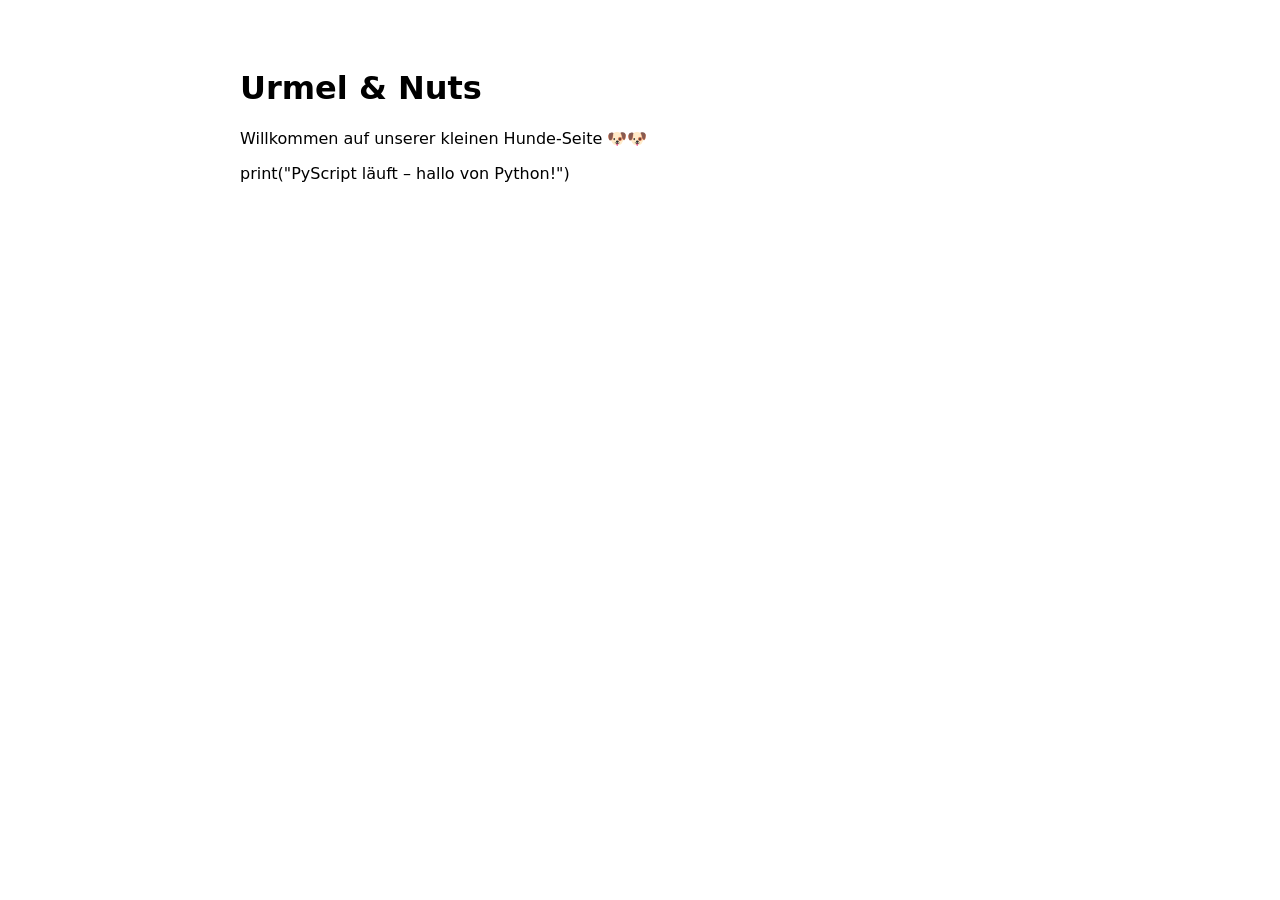
==== index.html @ 15efafcb "first commit" ====
<!DOCTYPE html>
<html lang="de">
<head>
    <meta charset="UTF-8">
    <title>Urmel & Nuts</title>
    <link rel="stylesheet" href="style.css">

    <!-- PyScript -->
    <link rel="stylesheet" href="https://pyscript.net/latest/pyscript.css">
    <script defer src="https://pyscript.net/latest/pyscript.js"></script>
</head>
<body>
    <h1>Urmel & Nuts</h1>
    <p>Willkommen auf unserer kleinen Hunde-Seite 🐶🐶</p>

    <py-script>
print("PyScript läuft – hallo von Python!")
    </py-script>
</body>
</html>
---- style.css ----
body {
    font-family: system-ui, sans-serif;
    max-width: 800px;
    margin: 2rem auto;
    padding: 1rem;
}
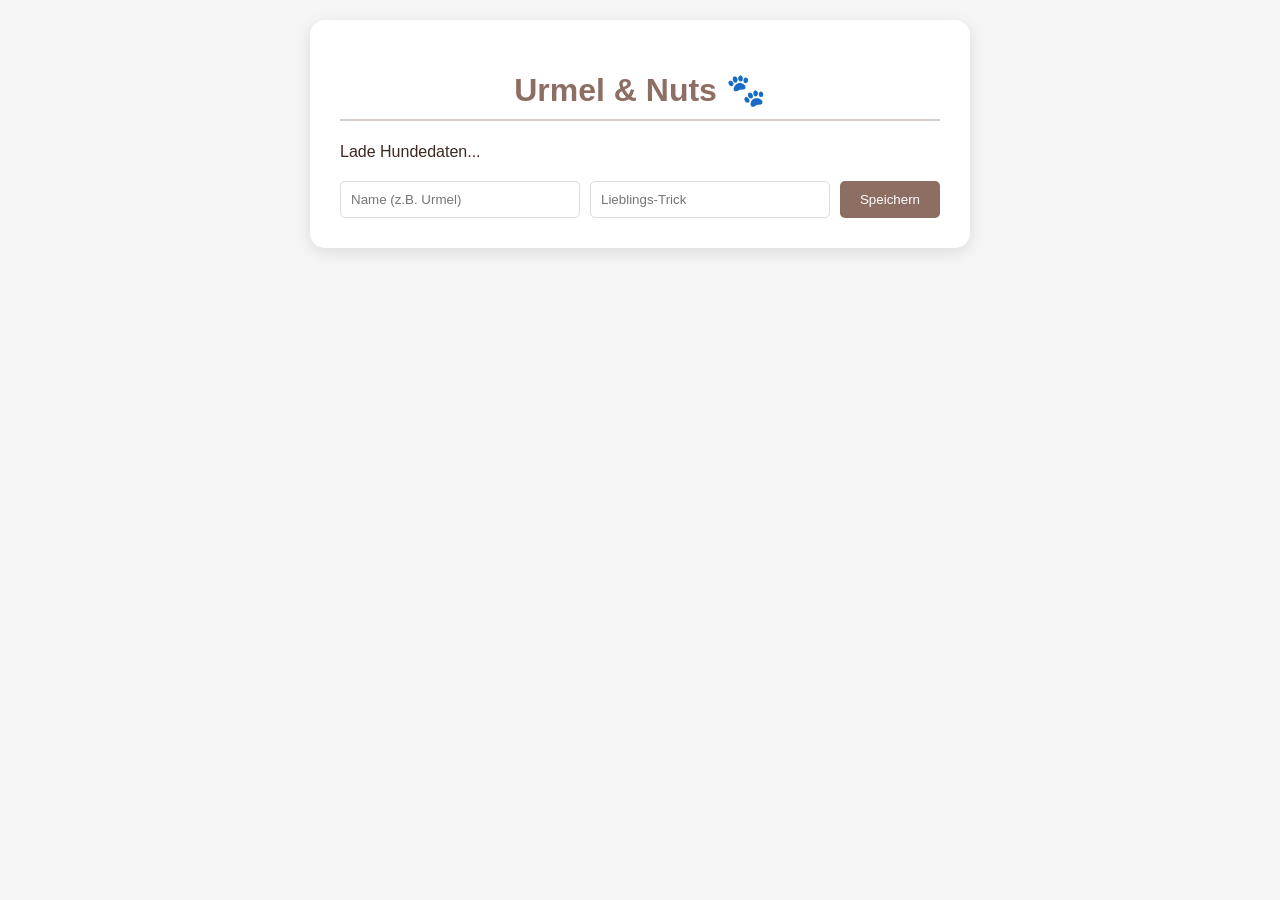
==== commit b4aa2b0c: "third commit" ====
--- a/index.html
+++ b/index.html
@@ -5,16 +5,65 @@
     <title>Urmel & Nuts</title>
     <link rel="stylesheet" href="style.css">
 
-    <!-- PyScript -->
-    <link rel="stylesheet" href="https://pyscript.net/latest/pyscript.css">
-    <script defer src="https://pyscript.net/latest/pyscript.js"></script>
+    <link rel="stylesheet" href="https://pyscript.net/releases/2024.1.1/core.css">
+    <script type="module" src="https://pyscript.net/releases/2024.1.1/core.js"></script>
 </head>
 <body>
-    <h1>Urmel & Nuts</h1>
-    <p>Willkommen auf unserer kleinen Hunde-Seite 🐶🐶</p>
 
-    <py-script>
-print("PyScript läuft – hallo von Python!")
-    </py-script>
+    <div class="container">
+        <h1>Urmel & Nuts 🐾</h1>
+        
+        <div id="db-content">Lade Hundedaten...</div>
+
+        <div class="input-group">
+            <input type="text" id="name" placeholder="Name (z.B. Urmel)">
+            <input type="text" id="trick" placeholder="Lieblings-Trick">
+            <button id="add-btn" py-click="add_entry">Speichern</button>
+        </div>
+    </div>
+
+    <script type="py">
+import sqlite3
+from pyscript import document
+
+# 1. Datenbank im RAM erstellen
+conn = sqlite3.connect(':memory:', check_same_thread=False)
+cursor = conn.cursor()
+
+# 2. Tabelle anlegen & Initialdaten
+cursor.execute("CREATE TABLE dogs (name TEXT, trick TEXT)")
+cursor.execute("INSERT INTO dogs VALUES ('Urmel', 'High Five'), ('Nuts', 'Rolle rückwärts')")
+conn.commit()
+
+def refresh_ui():
+    cursor.execute("SELECT * FROM dogs")
+    data = cursor.fetchall()
+    
+    output = "<ul>"
+    for name, trick in data:
+        output += f"<li><span><strong>{name}</strong></span> <span>{trick}</span></li>"
+    output += "</ul>"
+    
+    document.querySelector("#db-content").innerHTML = output
+
+def add_entry(event):
+    name_el = document.querySelector("#name")
+    trick_el = document.querySelector("#trick")
+    
+    name = name_el.value
+    trick = trick_el.value
+    
+    if name and trick:
+        cursor.execute("INSERT INTO dogs VALUES (?, ?)", (name, trick))
+        conn.commit()
+        refresh_ui()
+        # Felder leeren
+        name_el.value = ""
+        trick_el.value = ""
+
+# Initiales Laden
+refresh_ui()
+    </script>
+
 </body>
-</html>
+</html>
--- a/style.css
+++ b/style.css
@@ -1,6 +1,76 @@
+:root {
+    --primary: #8d6e63;
+    --accent: #d7ccc8;
+    --bg: #f5f5f5;
+    --text: #3e2723;
+}
+
 body {
-    font-family: system-ui, sans-serif;
-    max-width: 800px;
-    margin: 2rem auto;
-    padding: 1rem;
+    font-family: 'Segoe UI', Tahoma, Geneva, Verdana, sans-serif;
+    background-color: var(--bg);
+    color: var(--text);
+    margin: 0;
+    padding: 20px;
+    display: flex;
+    flex-direction: column;
+    align-items: center;
 }
+
+.container {
+    max-width: 600px;
+    width: 100%;
+    background: white;
+    padding: 30px;
+    border-radius: 15px;
+    box-shadow: 0 4px 15px rgba(0,0,0,0.1);
+}
+
+h1 {
+    color: var(--primary);
+    text-align: center;
+    border-bottom: 2px solid var(--accent);
+    padding-bottom: 10px;
+}
+
+ul {
+    list-style: none;
+    padding: 0;
+}
+
+li {
+    background: var(--accent);
+    margin: 10px 0;
+    padding: 10px 15px;
+    border-radius: 8px;
+    display: flex;
+    justify-content: space-between;
+}
+
+.input-group {
+    display: flex;
+    gap: 10px;
+    margin-top: 20px;
+    flex-wrap: wrap;
+}
+
+input {
+    padding: 10px;
+    border: 1px solid #ddd;
+    border-radius: 5px;
+    flex: 1;
+    min-width: 120px;
+}
+
+button {
+    background-color: var(--primary);
+    color: white;
+    border: none;
+    padding: 10px 20px;
+    border-radius: 5px;
+    cursor: pointer;
+    transition: background 0.3s;
+}
+
+button:hover {
+    background-color: #5f4339;
+}
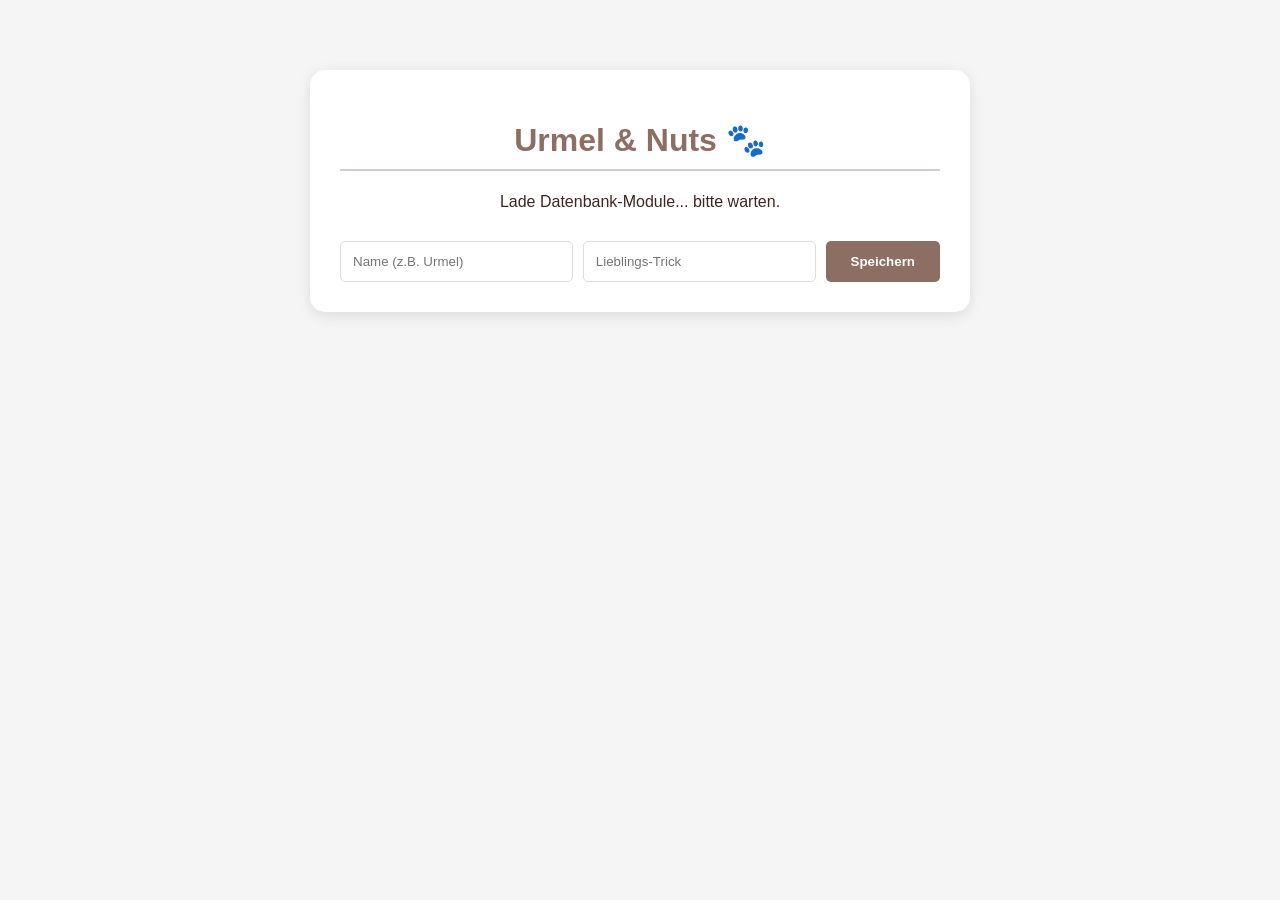
==== commit a0ae1813: "fourth commit" ====
--- a/index.html
+++ b/index.html
@@ -2,18 +2,23 @@
 <html lang="de">
 <head>
     <meta charset="UTF-8">
+    <meta name="viewport" content="width=device-width, initial-scale=1.0">
     <title>Urmel & Nuts</title>
+    
     <link rel="stylesheet" href="style.css">
 
     <link rel="stylesheet" href="https://pyscript.net/releases/2024.1.1/core.css">
     <script type="module" src="https://pyscript.net/releases/2024.1.1/core.js"></script>
+    <py-config src="./pyscript.toml"></py-config>
 </head>
 <body>
 
     <div class="container">
         <h1>Urmel & Nuts 🐾</h1>
         
-        <div id="db-content">Lade Hundedaten...</div>
+        <div id="db-content">
+            <p style="text-align:center;">Lade Datenbank-Module... bitte warten.</p>
+        </div>
 
         <div class="input-group">
             <input type="text" id="name" placeholder="Name (z.B. Urmel)">
@@ -26,16 +31,17 @@
 import sqlite3
 from pyscript import document
 
-# 1. Datenbank im RAM erstellen
+# 1. Datenbank im Browser-Speicher erstellen
 conn = sqlite3.connect(':memory:', check_same_thread=False)
 cursor = conn.cursor()
 
-# 2. Tabelle anlegen & Initialdaten
+# 2. Tabelle anlegen & Initialdaten einfügen
 cursor.execute("CREATE TABLE dogs (name TEXT, trick TEXT)")
 cursor.execute("INSERT INTO dogs VALUES ('Urmel', 'High Five'), ('Nuts', 'Rolle rückwärts')")
 conn.commit()
 
 def refresh_ui():
+    """Liest die Daten aus der DB und schreibt sie ins HTML"""
     cursor.execute("SELECT * FROM dogs")
     data = cursor.fetchall()
     
@@ -44,9 +50,11 @@
         output += f"<li><span><strong>{name}</strong></span> <span>{trick}</span></li>"
     output += "</ul>"
     
+    # Das Div mit der ID 'db-content' aktualisieren
     document.querySelector("#db-content").innerHTML = output
 
 def add_entry(event):
+    """Wird aufgerufen, wenn man auf 'Speichern' klickt"""
     name_el = document.querySelector("#name")
     trick_el = document.querySelector("#trick")
     
@@ -54,14 +62,18 @@
     trick = trick_el.value
     
     if name and trick:
+        # In DB speichern
         cursor.execute("INSERT INTO dogs VALUES (?, ?)", (name, trick))
         conn.commit()
+        
+        # Anzeige aktualisieren
         refresh_ui()
+        
         # Felder leeren
         name_el.value = ""
         trick_el.value = ""
 
-# Initiales Laden
+# Den allerersten Aufruf starten, damit die Liste beim Laden erscheint
 refresh_ui()
     </script>
 
--- a/style.css
+++ b/style.css
@@ -23,6 +23,7 @@
     padding: 30px;
     border-radius: 15px;
     box-shadow: 0 4px 15px rgba(0,0,0,0.1);
+    margin-top: 50px;
 }
 
 h1 {
@@ -40,34 +41,36 @@
 li {
     background: var(--accent);
     margin: 10px 0;
-    padding: 10px 15px;
+    padding: 12px 15px;
     border-radius: 8px;
     display: flex;
     justify-content: space-between;
+    font-size: 1.1rem;
 }
 
 .input-group {
     display: flex;
     gap: 10px;
-    margin-top: 20px;
+    margin-top: 30px;
     flex-wrap: wrap;
 }
 
 input {
-    padding: 10px;
+    padding: 12px;
     border: 1px solid #ddd;
     border-radius: 5px;
     flex: 1;
-    min-width: 120px;
+    min-width: 150px;
 }
 
 button {
     background-color: var(--primary);
     color: white;
     border: none;
-    padding: 10px 20px;
+    padding: 12px 25px;
     border-radius: 5px;
     cursor: pointer;
+    font-weight: bold;
     transition: background 0.3s;
 }
 
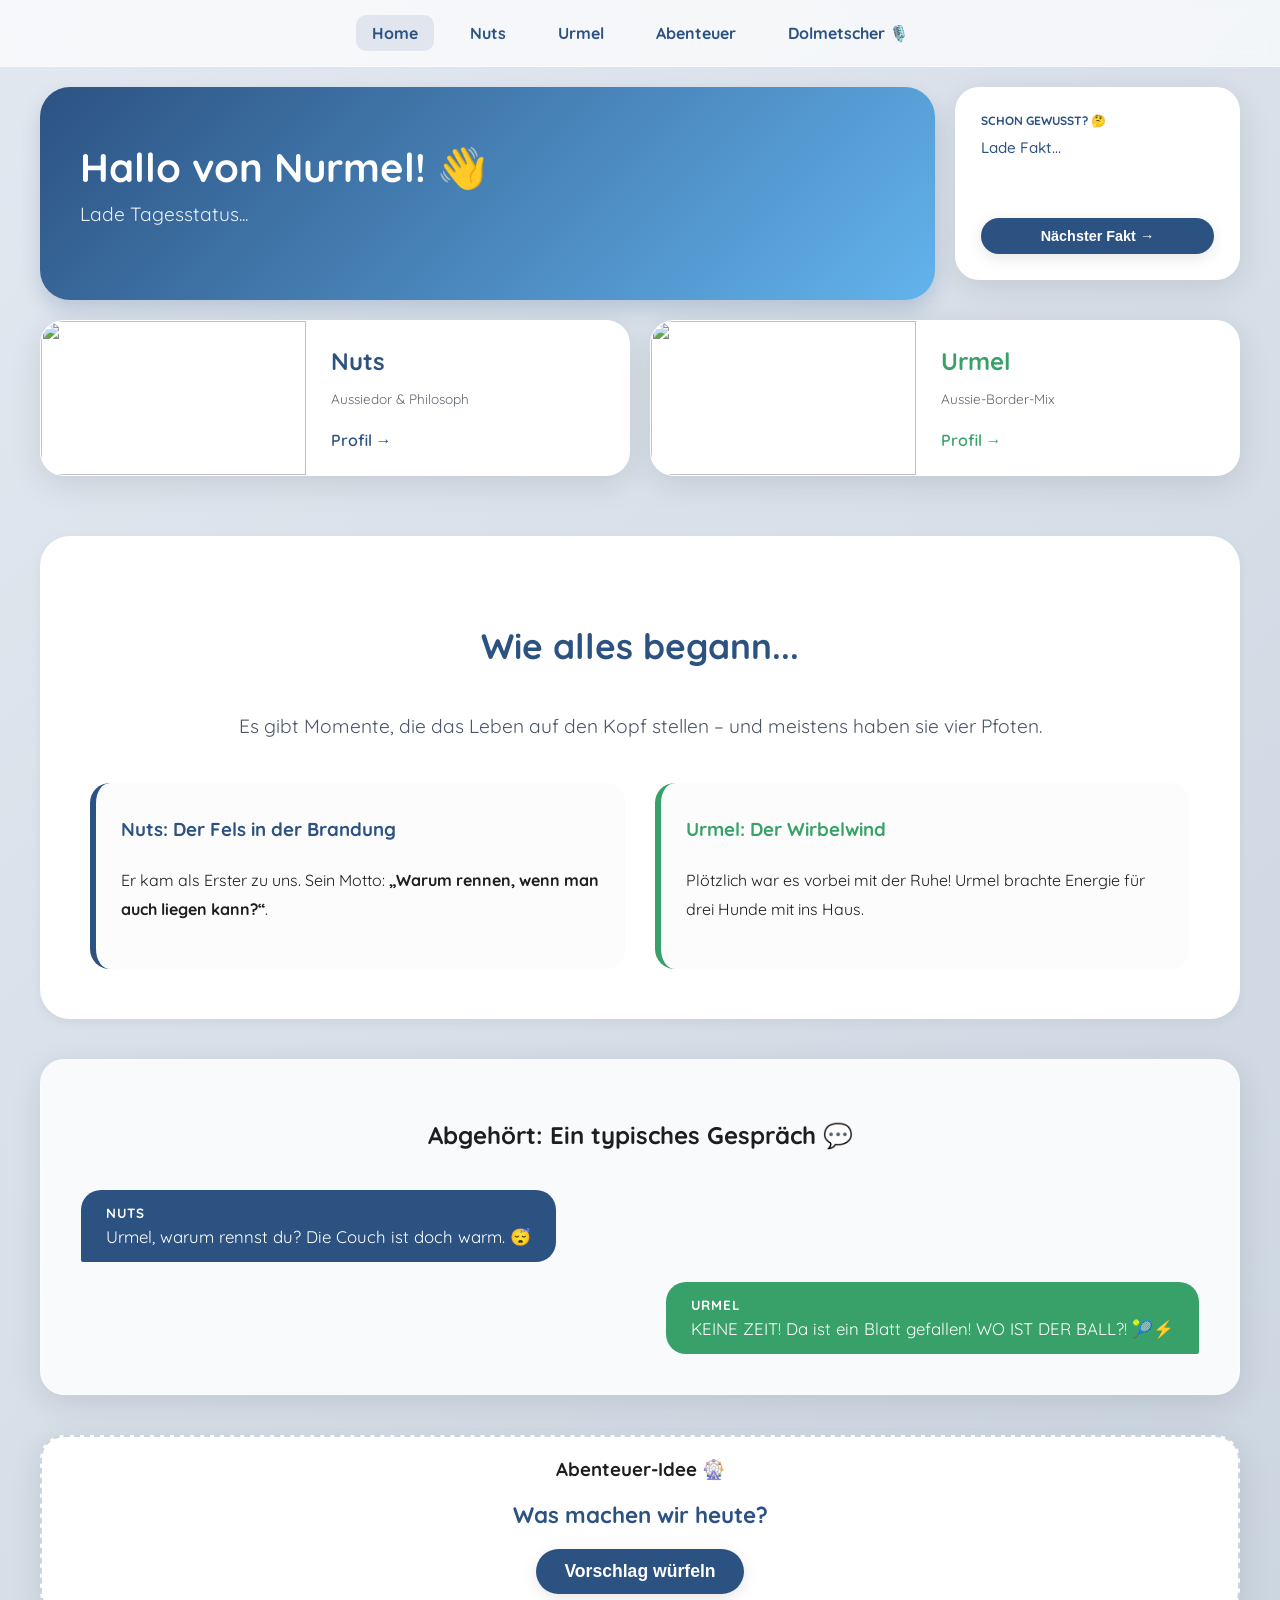
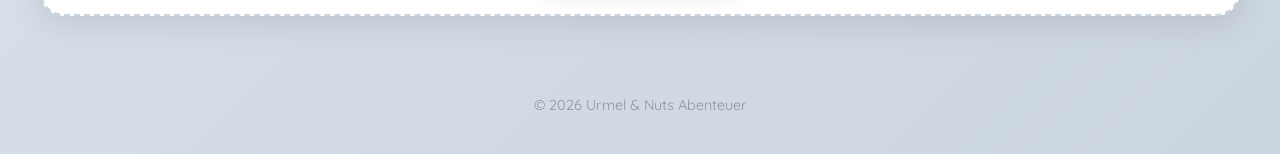
==== commit 9c6cc7d0: "fix formatting in pyscript.toml" ====
--- a/index.html
+++ b/index.html
@@ -3,79 +3,226 @@
 <head>
     <meta charset="UTF-8">
     <meta name="viewport" content="width=device-width, initial-scale=1.0">
-    <title>Urmel & Nuts</title>
+    <link rel="stylesheet" href="style.css">
+    <link href="https://fonts.googleapis.com/css2?family=Quicksand:wght@400;600;700&display=swap" rel="stylesheet">
     
-    <link rel="stylesheet" href="style.css">
-
-    <link rel="stylesheet" href="https://pyscript.net/releases/2024.1.1/core.css">
     <script type="module" src="https://pyscript.net/releases/2024.1.1/core.js"></script>
-    <py-config src="./pyscript.toml"></py-config>
+    
+    <title>Urmel & Nuts | Dashboard</title>
+    <style>
+        /* Verhindert das Flackern beim Laden von Python */
+        script[type="py"] { display: none; }
+        
+        .story-section {
+            grid-column: span 4;
+            background: white;
+            border-radius: 30px;
+            padding: 50px;
+            box-shadow: 0 4px 12px rgba(0,0,0,0.05);
+            margin-top: 20px;
+            line-height: 1.8;
+        }
+
+        .story-column {
+            padding: 30px 25px;
+            border-radius: 20px;
+            background-color: #fcfcfc;
+        }
+
+        .nuts-column { border-left: 6px solid #2c5282; }
+        .urmel-column { border-left: 6px solid #38a169; }
+
+        /* Dialog Styling */
+        .chat-container {
+            grid-column: span 4;
+            background: #f8fafc;
+            border-radius: 30px;
+            padding: 40px;
+            margin-top: 20px;
+            display: flex;
+            flex-direction: column;
+            gap: 20px;
+        }
+
+        .bubble {
+            max-width: 70%;
+            padding: 15px 25px;
+            border-radius: 20px;
+            font-size: 1.05em;
+            position: relative;
+        }
+
+        .bubble-nuts {
+            align-self: flex-start;
+            background: #2c5282;
+            color: white;
+            border-bottom-left-radius: 2px;
+        }
+
+        .bubble-urmel {
+            align-self: flex-end;
+            background: #38a169;
+            color: white;
+            border-bottom-right-radius: 2px;
+        }
+
+        .speaker-name {
+            font-weight: bold;
+            font-size: 0.8em;
+            margin-bottom: 5px;
+            display: block;
+            text-transform: uppercase;
+            letter-spacing: 1px;
+        }
+
+        /* Hotspot Styling */
+        .profile-container { position: relative; width: 45%; overflow: hidden; height: 100%; }
+        .hotspot {
+            position: absolute; width: 20px; height: 20px;
+            background: rgba(255, 255, 255, 0.4); border: 2px solid white;
+            border-radius: 50%; cursor: pointer; z-index: 10;
+            animation: pulse 2s infinite; opacity: 0.7; transition: 0.3s;
+        }
+        .hotspot:hover { opacity: 1; background: rgba(255, 255, 255, 0.8); }
+        
+        @keyframes pulse {
+            0% { transform: scale(1); box-shadow: 0 0 0 0 rgba(255, 255, 255, 0.3); }
+            70% { transform: scale(1.15); box-shadow: 0 0 0 10px rgba(255, 255, 255, 0); }
+            100% { transform: scale(1); box-shadow: 0 0 0 0 rgba(255, 255, 255, 0); }
+        }
+
+        .hotspot::after {
+            content: attr(data-info); position: absolute; bottom: 30px; left: 50%;
+            transform: translateX(-50%); background: #1c1e21; color: white;
+            padding: 8px 14px; border-radius: 10px; font-size: 0.8em;
+            white-space: nowrap; opacity: 0; transition: 0.3s; pointer-events: none;
+            font-weight: 600; box-shadow: 0 4px 10px rgba(0,0,0,0.2);
+        }
+        .hotspot:hover::after { opacity: 1; bottom: 35px; }
+
+        /* Responsive Fix */
+        @media (max-width: 768px) {
+            .story-section, .chat-container, div[style*="grid-column: span 3"] { grid-column: span 4 !important; }
+            div[style*="grid-column: span 2"] { grid-column: span 4 !important; }
+            div[style*="grid-column: span 1"] { grid-column: span 4 !important; }
+            .profile-container { width: 100%; height: 200px; }
+        }
+    </style>
 </head>
-<body>
-
-    <div class="container">
-        <h1>Urmel & Nuts 🐾</h1>
+<body style="background-color: #f0f2f5; color: #1c1e21; margin: 0; font-family: 'Quicksand', sans-serif;">
+
+    <nav>
+        <a href="index.html" style="background: rgba(44, 82, 130, 0.1); border-radius: 10px;">Home</a>
+        <a href="nuts.html">Nuts</a>
+        <a href="urmel.html">Urmel</a>
+        <a href="abenteuer.html">Abenteuer</a>
+        <a href="Wuff-O-Meter.html">Dolmetscher 🎙️</a>
+    </nav>
+
+    <div style="max-width: 1200px; margin: 0 auto; padding: 20px; display: grid; grid-template-columns: repeat(4, 1fr); gap: 20px;">
         
-        <div id="db-content">
-            <p style="text-align:center;">Lade Datenbank-Module... bitte warten.</p>
-        </div>
-
-        <div class="input-group">
-            <input type="text" id="name" placeholder="Name (z.B. Urmel)">
-            <input type="text" id="trick" placeholder="Lieblings-Trick">
-            <button id="add-btn" py-click="add_entry">Speichern</button>
-        </div>
+        <div style="grid-column: span 3; background: linear-gradient(135deg, #2c5282, #63b3ed); border-radius: 30px; padding: 40px; color: white; display: flex; flex-direction: column; justify-content: center; box-shadow: 0 10px 20px rgba(44, 82, 130, 0.2);">
+            <h1 style="margin: 0; font-size: 2.5em; font-weight: 700;">Hallo von Nurmel! 👋</h1>
+            <p id="daily-status" style="font-size: 1.2em; opacity: 0.9; margin-top: 10px;">Lade Tagesstatus...</p>
+        </div>
+
+        <div class="card" style="grid-column: span 1; display: flex; flex-direction: column; justify-content: space-between; padding: 25px !important; background: white !important;">
+            <div>
+                <div style="font-size: 0.75em; color: #2c5282; font-weight: bold; text-transform: uppercase; margin-bottom: 10px;">Schon gewusst? 🤔</div>
+                <p id="fact-display" style="font-size: 0.95em; color: #2c5282; margin: 0; min-height: 80px; font-weight: 500;">Lade Fakt...</p>
+            </div>
+            <button py-click="new_fact" style="padding: 10px !important; font-size: 0.9em !important; width: 100%;">Nächster Fakt →</button>
+        </div>
+
+        <div class="card" style="grid-column: span 2; overflow: hidden; display: flex; padding: 0 !important; background: white !important;">
+            <div class="profile-container">
+                <img src="nuts_profil.jpg" style="width: 100%; height: 100%; object-fit: cover;">
+                <div class="hotspot" style="top: 38%; left: 47%;" data-info="Bettelblick Stufe 10 🥺"></div>
+                <div class="hotspot" style="top: 52%; left: 41%;" data-info="Gourmet-Nase 🦴"></div>
+                <div class="hotspot" style="bottom: 8%; left: 44%;" data-info="Profi-Pfotler 🐾"></div>
+            </div>
+            <div style="padding: 25px; display: flex; flex-direction: column; justify-content: center;">
+                <h2 style="margin: 0; color: #2c5282;">Nuts</h2>
+                <p style="color: #606770; font-size: 0.85em;">Aussiedor & Philosoph</p>
+                <a href="nuts.html" style="margin-top: 10px; color: #2c5282; font-weight: 600; text-decoration: none;">Profil →</a>
+            </div>
+        </div>
+
+        <div class="card" style="grid-column: span 2; overflow: hidden; display: flex; padding: 0 !important; background: white !important;">
+            <div class="profile-container">
+                <img src="urmel_profil.jpg" style="width: 100%; height: 100%; object-fit: cover;">
+                <div class="hotspot" style="top: 25%; left: 50%;" data-info="Wirbelwind-Zentrale 🌪️"></div>
+                <div class="hotspot" style="bottom: 15%; left: 35%;" data-info="Vollgas-Pfoten ⚡"></div>
+            </div>
+            <div style="padding: 25px; display: flex; flex-direction: column; justify-content: center;">
+                <h2 style="margin: 0; color: #38a169;">Urmel</h2>
+                <p style="color: #606770; font-size: 0.85em;">Aussie-Border-Mix</p>
+                <a href="urmel.html" style="margin-top: 10px; color: #38a169; font-weight: 600; text-decoration: none;">Profil →</a>
+            </div>
+        </div>
+
+        <div class="story-section">
+            <h2 style="color: #2c5282; font-size: 2.2em; text-align: center; margin-bottom: 30px; font-weight: 700;">Wie alles begann...</h2>
+            <p style="text-align: center; font-size: 1.2em; color: #4a5568; margin-bottom: 40px;">Es gibt Momente, die das Leben auf den Kopf stellen – und meistens haben sie vier Pfoten.</p>
+            <div style="display: grid; grid-template-columns: repeat(auto-fit, minmax(300px, 1fr)); gap: 30px;">
+                <div class="story-column nuts-column">
+                    <h3 style="color: #2c5282; margin-top: 0;">Nuts: Der Fels in der Brandung</h3>
+                    <p>Er kam als Erster zu uns. Sein Motto: <strong>„Warum rennen, wenn man auch liegen kann?“</strong>.</p>
+                </div>
+                <div class="story-column urmel-column">
+                    <h3 style="color: #38a169; margin-top: 0;">Urmel: Der Wirbelwind</h3>
+                    <p>Plötzlich war es vorbei mit der Ruhe! Urmel brachte Energie für drei Hunde mit ins Haus.</p>
+                </div>
+            </div>
+        </div>
+
+        <div class="chat-container card" style="background: #f8fafc !important;">
+            <h2 style="text-align: center; color: #1c1e21; margin-bottom: 20px;">Abgehört: Ein typisches Gespräch 💬</h2>
+            <div class="bubble bubble-nuts"><span class="speaker-name">Nuts</span>Urmel, warum rennst du? Die Couch ist doch warm. 😴</div>
+            <div class="bubble bubble-urmel"><span class="speaker-name">Urmel</span>KEINE ZEIT! Da ist ein Blatt gefallen! WO IST DER BALL?! 🎾⚡</div>
+        </div>
+
+        <div class="card" style="grid-column: span 4; text-align: center; border: 2px dashed #cbd5e0 !important; background: white !important;">
+            <h3 style="margin-top: 0;">Abenteuer-Idee 🎡</h3>
+            <div id="trick-display" style="font-size: 1.4em; font-weight: bold; color: #2c5282; margin: 20px 0;">Was machen wir heute?</div>
+            <button py-click="get_idea">Vorschlag würfeln</button>
+        </div>
+
     </div>
 
+    <footer style="text-align: center; padding: 40px; color: #90949c; font-size: 0.9em;">
+        &copy; 2026 Urmel & Nuts Abenteuer
+    </footer>
+
     <script type="py">
-import sqlite3
+import random
 from pyscript import document
-
-# 1. Datenbank im Browser-Speicher erstellen
-conn = sqlite3.connect(':memory:', check_same_thread=False)
-cursor = conn.cursor()
-
-# 2. Tabelle anlegen & Initialdaten einfügen
-cursor.execute("CREATE TABLE dogs (name TEXT, trick TEXT)")
-cursor.execute("INSERT INTO dogs VALUES ('Urmel', 'High Five'), ('Nuts', 'Rolle rückwärts')")
-conn.commit()
-
-def refresh_ui():
-    """Liest die Daten aus der DB und schreibt sie ins HTML"""
-    cursor.execute("SELECT * FROM dogs")
-    data = cursor.fetchall()
-    
-    output = "<ul>"
-    for name, trick in data:
-        output += f"<li><span><strong>{name}</strong></span> <span>{trick}</span></li>"
-    output += "</ul>"
-    
-    # Das Div mit der ID 'db-content' aktualisieren
-    document.querySelector("#db-content").innerHTML = output
-
-def add_entry(event):
-    """Wird aufgerufen, wenn man auf 'Speichern' klickt"""
-    name_el = document.querySelector("#name")
-    trick_el = document.querySelector("#trick")
-    
-    name = name_el.value
-    trick = trick_el.value
-    
-    if name and trick:
-        # In DB speichern
-        cursor.execute("INSERT INTO dogs VALUES (?, ?)", (name, trick))
-        conn.commit()
-        
-        # Anzeige aktualisieren
-        refresh_ui()
-        
-        # Felder leeren
-        name_el.value = ""
-        trick_el.value = ""
-
-# Den allerersten Aufruf starten, damit die Liste beim Laden erscheint
-refresh_ui()
+from datetime import datetime
+
+facts = [
+    "Nuts' Superkraft: Bettelblick Stufe 10.", 
+    "Urmel-Logik: ALLES ist ein Spielzeug.", 
+    "Nuts hört Rascheln aus 3km Entfernung.",
+    "Urmel kann in 0.5 Sekunden von 0 auf 100 beschleunigen."
+]
+
+def new_fact(event=None):
+    document.getElementById("fact-display").innerHTML = random.choice(facts)
+
+def get_idea(event):
+    ideen = ["Waldspaziergang 🌲", "Clicker-Training 🔘", "Suchspiele 🎾", "Couch-Tag 😴", "Leckerli-Suche im Garten 🦴"]
+    document.getElementById("trick-display").innerHTML = random.choice(ideen)
+
+def update_status():
+    hour = datetime.now().hour
+    if hour < 12: msg = "Guten Morgen! Urmel ist schon auf 100% Energie."
+    elif hour < 18: msg = "Mittagszeit. Nuts überwacht den Kühlschrank."
+    else: msg = "Feierabend. Zeit für Profi-Schnarchen."
+    document.getElementById("daily-status").innerHTML = msg
+
+# Initialisierung
+update_status()
+new_fact()
     </script>
-
 </body>
 </html>
--- a/style.css
+++ b/style.css
@@ -1,79 +1,106 @@
+/* Globale Variablen */
 :root {
-    --primary: #8d6e63;
-    --accent: #d7ccc8;
-    --bg: #f5f5f5;
-    --text: #3e2723;
+    --primary-blue: #2c5282;
+    --accent-blue: #63b3ed;
+    --bg-light: #f7fafc;
 }
 
 body {
     font-family: 'Segoe UI', Tahoma, Geneva, Verdana, sans-serif;
-    background-color: var(--bg);
-    color: var(--text);
+    background: linear-gradient(135deg, #e2e8f0 0%, #cbd5e0 100%);
     margin: 0;
-    padding: 20px;
+    min-height: 100vh;
+}
+
+/* Glassmorphism Navigation */
+nav {
+    background: rgba(255, 255, 255, 0.7);
+    backdrop-filter: blur(10px);
+    padding: 15px;
+    position: sticky;
+    top: 0;
+    z-index: 1000;
     display: flex;
-    flex-direction: column;
-    align-items: center;
+    justify-content: center;
+    gap: 20px;
+    border-bottom: 1px solid rgba(255, 255, 255, 0.3);
+}
+
+nav a {
+    text-decoration: none;
+    color: var(--primary-blue);
+    font-weight: bold;
+    padding: 8px 16px;
+    border-radius: 20px;
+    transition: 0.3s;
+}
+
+nav a:hover {
+    background: var(--accent-blue);
+    color: white;
 }
 
 .container {
-    max-width: 600px;
-    width: 100%;
-    background: white;
-    padding: 30px;
-    border-radius: 15px;
-    box-shadow: 0 4px 15px rgba(0,0,0,0.1);
-    margin-top: 50px;
+    max-width: 1000px;
+    margin: 0 auto;
+    padding: 20px;
 }
 
-h1 {
-    color: var(--primary);
-    text-align: center;
-    border-bottom: 2px solid var(--accent);
-    padding-bottom: 10px;
+/* Die magischen Glass-Cards */
+.card {
+    background: rgba(255, 255, 255, 0.6) !important;
+    backdrop-filter: blur(12px);
+    border: 1px solid rgba(255, 255, 255, 0.4) !important;
+    border-radius: 24px !important;
+    box-shadow: 0 8px 32px rgba(0, 0, 0, 0.1) !important;
+    transition: all 0.4s cubic-bezier(0.175, 0.885, 0.32, 1.275) !important;
+    padding: 20px; /* Hinzugefügt für besseres Layout */
+    margin-bottom: 20px;
 }
 
-ul {
-    list-style: none;
-    padding: 0;
+.card:hover {
+    transform: translateY(-15px) scale(1.03) rotate(1deg) !important;
+    box-shadow: 0 20px 40px rgba(0, 0, 0, 0.2) !important;
+    background: rgba(255, 255, 255, 0.9) !important;
+    border-color: var(--accent-blue) !important;
 }
 
-li {
-    background: var(--accent);
-    margin: 10px 0;
-    padding: 12px 15px;
-    border-radius: 8px;
-    display: flex;
-    justify-content: space-between;
-    font-size: 1.1rem;
-}
-
-.input-group {
-    display: flex;
-    gap: 10px;
-    margin-top: 30px;
-    flex-wrap: wrap;
-}
-
-input {
-    padding: 12px;
-    border: 1px solid #ddd;
-    border-radius: 5px;
-    flex: 1;
-    min-width: 150px;
-}
-
+/* Button Styling */
 button {
-    background-color: var(--primary);
+    background: var(--primary-blue);
     color: white;
     border: none;
-    padding: 12px 25px;
-    border-radius: 5px;
+    padding: 12px 28px;
+    border-radius: 30px;
+    font-size: 1.1em;
+    font-weight: bold;
     cursor: pointer;
-    font-weight: bold;
-    transition: background 0.3s;
+    transition: 0.3s;
+    box-shadow: 0 4px 15px rgba(0,0,0,0.1);
 }
 
 button:hover {
-    background-color: #5f4339;
+    background: var(--accent-blue);
+    transform: scale(1.05);
+    box-shadow: 0 6px 20px rgba(99, 179, 237, 0.4);
+}
+
+/* Konfetti Partikel */
+.confetti {
+    position: fixed;
+    width: 15px;
+    height: 15px;
+    pointer-events: none;
+    z-index: 9999;
+    animation: fall 3s ease-out forwards;
+}
+
+@keyframes fall {
+    from {
+        transform: translateY(-10vh) rotate(0deg);
+    }
+    to {
+        transform: translateY(100vh) rotate(720deg);
+        opacity: 0;
+    }
 }
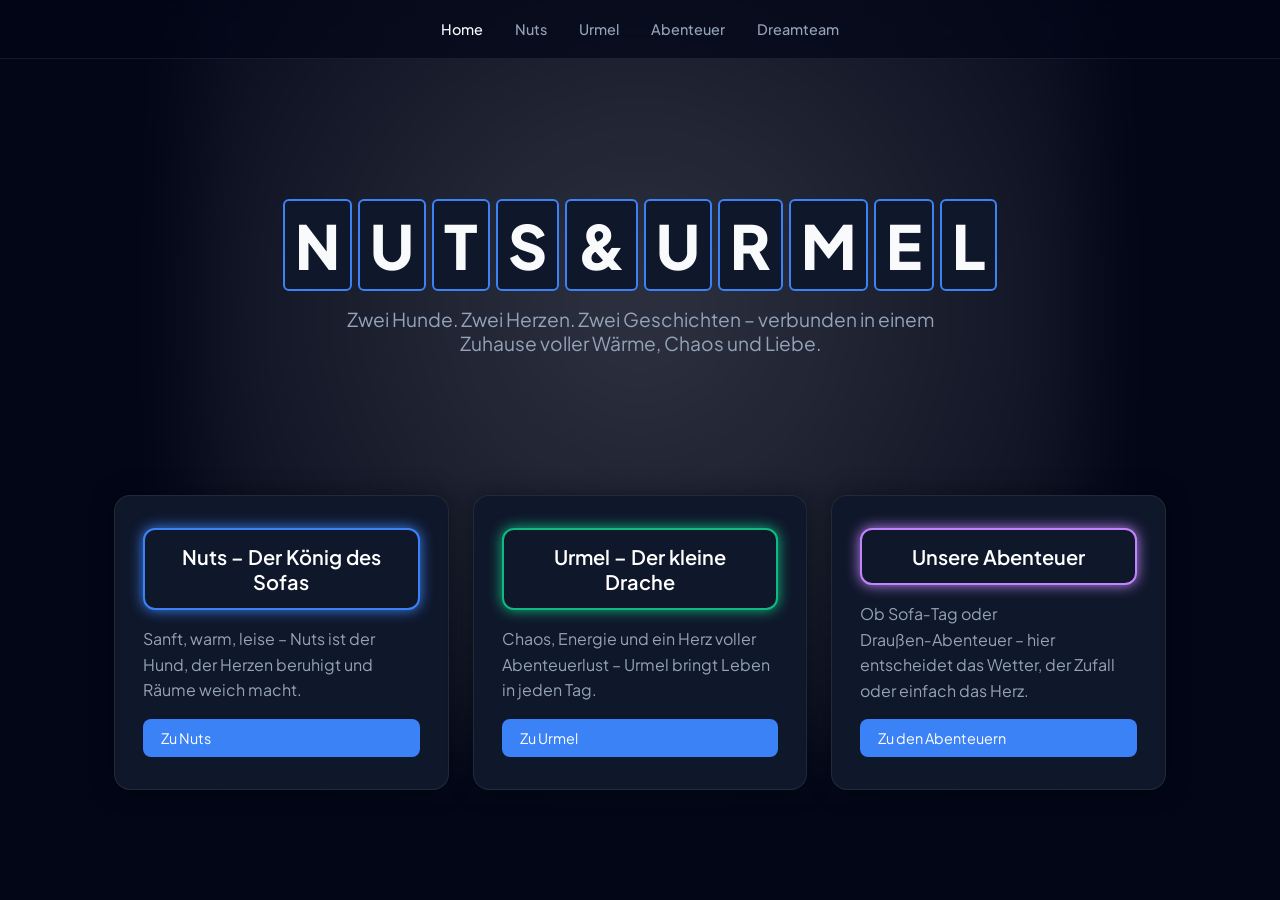
==== commit 0cf2130a: "xxx" ====
--- a/index.html
+++ b/index.html
@@ -3,226 +3,233 @@
 <head>
     <meta charset="UTF-8">
     <meta name="viewport" content="width=device-width, initial-scale=1.0">
-    <link rel="stylesheet" href="style.css">
-    <link href="https://fonts.googleapis.com/css2?family=Quicksand:wght@400;600;700&display=swap" rel="stylesheet">
-    
-    <script type="module" src="https://pyscript.net/releases/2024.1.1/core.js"></script>
-    
-    <title>Urmel & Nuts | Dashboard</title>
+    <title>Nuts & Urmel – Zuhause</title>
+
+    <link href="https://fonts.googleapis.com/css2?family=Plus+Jakarta+Sans:wght@400;500;600;700&display=swap" rel="stylesheet">
+
     <style>
-        /* Verhindert das Flackern beim Laden von Python */
-        script[type="py"] { display: none; }
-        
-        .story-section {
-            grid-column: span 4;
-            background: white;
-            border-radius: 30px;
-            padding: 50px;
-            box-shadow: 0 4px 12px rgba(0,0,0,0.05);
-            margin-top: 20px;
-            line-height: 1.8;
-        }
-
-        .story-column {
-            padding: 30px 25px;
-            border-radius: 20px;
-            background-color: #fcfcfc;
-        }
-
-        .nuts-column { border-left: 6px solid #2c5282; }
-        .urmel-column { border-left: 6px solid #38a169; }
-
-        /* Dialog Styling */
-        .chat-container {
-            grid-column: span 4;
-            background: #f8fafc;
-            border-radius: 30px;
-            padding: 40px;
-            margin-top: 20px;
+        :root {
+            --bg: #020617;
+            --card-bg: #0F172A;
+            --text-main: #F8FAFC;
+            --text-soft: #94A3B8;
+
+            --accent-urmel: #10b981; /* Grün */
+            --accent-nuts: #3b82f6;  /* Blau */
+            --accent-abenteuer: #c084fc; /* Lila */
+
+            --border: rgba(255,255,255,0.08);
+        }
+
+        * { box-sizing: border-box; }
+
+        body {
+            margin: 0;
+            font-family: "Plus Jakarta Sans", system-ui, sans-serif;
+            background: var(--bg);
+            color: var(--text-main);
+        }
+
+        /* NAVIGATION */
+        .main-nav {
+            display: flex;
+            justify-content: center;
+            gap: 32px;
+            padding: 20px 24px;
+            background: rgba(2, 6, 23, 0.7);
+            backdrop-filter: blur(12px);
+            border-bottom: 1px solid var(--border);
+            position: sticky;
+            top: 0;
+            z-index: 10;
+        }
+
+        .main-nav a {
+            text-decoration: none;
+            color: var(--text-soft);
+            font-weight: 500;
+            font-size: 0.9rem;
+            transition: color 0.2s ease;
+        }
+
+        .main-nav a:hover,
+        .main-nav .active {
+            color: var(--text-main);
+        }
+
+        /* HERO */
+        .hero {
+            text-align: center;
+            padding: 140px 24px 100px 24px;
+            position: relative;
+        }
+
+        .museum-spotlight {
+            position: absolute;
+            top: -200px;
+            left: 50%;
+            width: 900px;
+            height: 900px;
+            transform: translateX(-50%);
+            background: radial-gradient(circle, rgba(255,255,255,0.18), rgba(0,0,0,0));
+            filter: blur(40px);
+            z-index: -1;
+        }
+
+        .glossy-title {
+            display: flex;
+            justify-content: center;
+            gap: 6px;
+            font-size: 3.8rem;
+            font-weight: 900;
+            text-transform: uppercase;
+            margin-bottom: 16px;
+        }
+
+        .glossy-title span {
+            padding: 6px 10px;
+            border-radius: 6px;
+            background: var(--card-bg);
+            color: var(--text-main);
+            border: 2px solid var(--accent-nuts);
+        }
+
+        .hero p {
+            font-size: 1.2rem;
+            color: var(--text-soft);
+            max-width: 640px;
+            margin: 0 auto;
+        }
+
+        /* GRID */
+        .grid {
+            max-width: 1100px;
+            margin: 40px auto 80px auto;
+            padding: 0 24px;
+            display: grid;
+            grid-template-columns: repeat(auto-fit, minmax(280px, 1fr));
+            gap: 24px;
+        }
+
+        .card {
+            background: var(--card-bg);
+            border-radius: 16px;
+            padding: 32px 28px;
+            border: 1px solid var(--border);
+            box-shadow: 0 0 25px rgba(0,0,0,0.4);
             display: flex;
             flex-direction: column;
-            gap: 20px;
-        }
-
-        .bubble {
-            max-width: 70%;
-            padding: 15px 25px;
-            border-radius: 20px;
-            font-size: 1.05em;
-            position: relative;
-        }
-
-        .bubble-nuts {
-            align-self: flex-start;
-            background: #2c5282;
-            color: white;
-            border-bottom-left-radius: 2px;
-        }
-
-        .bubble-urmel {
-            align-self: flex-end;
-            background: #38a169;
-            color: white;
-            border-bottom-right-radius: 2px;
-        }
-
-        .speaker-name {
-            font-weight: bold;
-            font-size: 0.8em;
-            margin-bottom: 5px;
+            gap: 16px;
+        }
+
+        .card p {
+            color: var(--text-soft);
+            margin: 0;
+            line-height: 1.6;
+        }
+
+        /* ⭐ NEON-GLOW TITEL-BUTTONS ⭐ */
+        .title-button {
             display: block;
-            text-transform: uppercase;
-            letter-spacing: 1px;
-        }
-
-        /* Hotspot Styling */
-        .profile-container { position: relative; width: 45%; overflow: hidden; height: 100%; }
-        .hotspot {
-            position: absolute; width: 20px; height: 20px;
-            background: rgba(255, 255, 255, 0.4); border: 2px solid white;
-            border-radius: 50%; cursor: pointer; z-index: 10;
-            animation: pulse 2s infinite; opacity: 0.7; transition: 0.3s;
-        }
-        .hotspot:hover { opacity: 1; background: rgba(255, 255, 255, 0.8); }
-        
-        @keyframes pulse {
-            0% { transform: scale(1); box-shadow: 0 0 0 0 rgba(255, 255, 255, 0.3); }
-            70% { transform: scale(1.15); box-shadow: 0 0 0 10px rgba(255, 255, 255, 0); }
-            100% { transform: scale(1); box-shadow: 0 0 0 0 rgba(255, 255, 255, 0); }
-        }
-
-        .hotspot::after {
-            content: attr(data-info); position: absolute; bottom: 30px; left: 50%;
-            transform: translateX(-50%); background: #1c1e21; color: white;
-            padding: 8px 14px; border-radius: 10px; font-size: 0.8em;
-            white-space: nowrap; opacity: 0; transition: 0.3s; pointer-events: none;
-            font-weight: 600; box-shadow: 0 4px 10px rgba(0,0,0,0.2);
-        }
-        .hotspot:hover::after { opacity: 1; bottom: 35px; }
-
-        /* Responsive Fix */
-        @media (max-width: 768px) {
-            .story-section, .chat-container, div[style*="grid-column: span 3"] { grid-column: span 4 !important; }
-            div[style*="grid-column: span 2"] { grid-column: span 4 !important; }
-            div[style*="grid-column: span 1"] { grid-column: span 4 !important; }
-            .profile-container { width: 100%; height: 200px; }
+            width: 100%;
+            padding: 14px 20px;
+            text-align: center;
+            font-size: 1.25rem;
+            font-weight: 600;
+            color: #ffffff;
+            text-decoration: none;
+            border-radius: 12px;
+            border: 2px solid;
+            background: #0F172A;
+            transition: 0.25s ease;
+        }
+
+        .nuts-btn {
+            border-color: var(--accent-nuts);
+            box-shadow: 0 0 14px var(--accent-nuts);
+        }
+        .nuts-btn:hover {
+            box-shadow: 0 0 22px var(--accent-nuts);
+        }
+
+        .urmel-btn {
+            border-color: var(--accent-urmel);
+            box-shadow: 0 0 14px var(--accent-urmel);
+        }
+        .urmel-btn:hover {
+            box-shadow: 0 0 22px var(--accent-urmel);
+        }
+
+        .abenteuer-btn {
+            border-color: var(--accent-abenteuer);
+            box-shadow: 0 0 14px var(--accent-abenteuer);
+        }
+        .abenteuer-btn:hover {
+            box-shadow: 0 0 22px var(--accent-abenteuer);
+        }
+
+        /* Kleine Buttons unten */
+        .btn {
+            display: inline-flex;
+            align-items: center;
+            background: var(--accent-nuts);
+            color: #ffffff;
+            padding: 10px 18px;
+            border-radius: 8px;
+            font-size: 0.9rem;
+            text-decoration: none;
+            transition: background 0.2s ease;
+        }
+
+        .btn:hover {
+            background: #60a5fa;
         }
     </style>
 </head>
-<body style="background-color: #f0f2f5; color: #1c1e21; margin: 0; font-family: 'Quicksand', sans-serif;">
-
-    <nav>
-        <a href="index.html" style="background: rgba(44, 82, 130, 0.1); border-radius: 10px;">Home</a>
-        <a href="nuts.html">Nuts</a>
-        <a href="urmel.html">Urmel</a>
-        <a href="abenteuer.html">Abenteuer</a>
-        <a href="Wuff-O-Meter.html">Dolmetscher 🎙️</a>
-    </nav>
-
-    <div style="max-width: 1200px; margin: 0 auto; padding: 20px; display: grid; grid-template-columns: repeat(4, 1fr); gap: 20px;">
-        
-        <div style="grid-column: span 3; background: linear-gradient(135deg, #2c5282, #63b3ed); border-radius: 30px; padding: 40px; color: white; display: flex; flex-direction: column; justify-content: center; box-shadow: 0 10px 20px rgba(44, 82, 130, 0.2);">
-            <h1 style="margin: 0; font-size: 2.5em; font-weight: 700;">Hallo von Nurmel! 👋</h1>
-            <p id="daily-status" style="font-size: 1.2em; opacity: 0.9; margin-top: 10px;">Lade Tagesstatus...</p>
-        </div>
-
-        <div class="card" style="grid-column: span 1; display: flex; flex-direction: column; justify-content: space-between; padding: 25px !important; background: white !important;">
-            <div>
-                <div style="font-size: 0.75em; color: #2c5282; font-weight: bold; text-transform: uppercase; margin-bottom: 10px;">Schon gewusst? 🤔</div>
-                <p id="fact-display" style="font-size: 0.95em; color: #2c5282; margin: 0; min-height: 80px; font-weight: 500;">Lade Fakt...</p>
-            </div>
-            <button py-click="new_fact" style="padding: 10px !important; font-size: 0.9em !important; width: 100%;">Nächster Fakt →</button>
-        </div>
-
-        <div class="card" style="grid-column: span 2; overflow: hidden; display: flex; padding: 0 !important; background: white !important;">
-            <div class="profile-container">
-                <img src="nuts_profil.jpg" style="width: 100%; height: 100%; object-fit: cover;">
-                <div class="hotspot" style="top: 38%; left: 47%;" data-info="Bettelblick Stufe 10 🥺"></div>
-                <div class="hotspot" style="top: 52%; left: 41%;" data-info="Gourmet-Nase 🦴"></div>
-                <div class="hotspot" style="bottom: 8%; left: 44%;" data-info="Profi-Pfotler 🐾"></div>
-            </div>
-            <div style="padding: 25px; display: flex; flex-direction: column; justify-content: center;">
-                <h2 style="margin: 0; color: #2c5282;">Nuts</h2>
-                <p style="color: #606770; font-size: 0.85em;">Aussiedor & Philosoph</p>
-                <a href="nuts.html" style="margin-top: 10px; color: #2c5282; font-weight: 600; text-decoration: none;">Profil →</a>
-            </div>
-        </div>
-
-        <div class="card" style="grid-column: span 2; overflow: hidden; display: flex; padding: 0 !important; background: white !important;">
-            <div class="profile-container">
-                <img src="urmel_profil.jpg" style="width: 100%; height: 100%; object-fit: cover;">
-                <div class="hotspot" style="top: 25%; left: 50%;" data-info="Wirbelwind-Zentrale 🌪️"></div>
-                <div class="hotspot" style="bottom: 15%; left: 35%;" data-info="Vollgas-Pfoten ⚡"></div>
-            </div>
-            <div style="padding: 25px; display: flex; flex-direction: column; justify-content: center;">
-                <h2 style="margin: 0; color: #38a169;">Urmel</h2>
-                <p style="color: #606770; font-size: 0.85em;">Aussie-Border-Mix</p>
-                <a href="urmel.html" style="margin-top: 10px; color: #38a169; font-weight: 600; text-decoration: none;">Profil →</a>
-            </div>
-        </div>
-
-        <div class="story-section">
-            <h2 style="color: #2c5282; font-size: 2.2em; text-align: center; margin-bottom: 30px; font-weight: 700;">Wie alles begann...</h2>
-            <p style="text-align: center; font-size: 1.2em; color: #4a5568; margin-bottom: 40px;">Es gibt Momente, die das Leben auf den Kopf stellen – und meistens haben sie vier Pfoten.</p>
-            <div style="display: grid; grid-template-columns: repeat(auto-fit, minmax(300px, 1fr)); gap: 30px;">
-                <div class="story-column nuts-column">
-                    <h3 style="color: #2c5282; margin-top: 0;">Nuts: Der Fels in der Brandung</h3>
-                    <p>Er kam als Erster zu uns. Sein Motto: <strong>„Warum rennen, wenn man auch liegen kann?“</strong>.</p>
-                </div>
-                <div class="story-column urmel-column">
-                    <h3 style="color: #38a169; margin-top: 0;">Urmel: Der Wirbelwind</h3>
-                    <p>Plötzlich war es vorbei mit der Ruhe! Urmel brachte Energie für drei Hunde mit ins Haus.</p>
-                </div>
-            </div>
-        </div>
-
-        <div class="chat-container card" style="background: #f8fafc !important;">
-            <h2 style="text-align: center; color: #1c1e21; margin-bottom: 20px;">Abgehört: Ein typisches Gespräch 💬</h2>
-            <div class="bubble bubble-nuts"><span class="speaker-name">Nuts</span>Urmel, warum rennst du? Die Couch ist doch warm. 😴</div>
-            <div class="bubble bubble-urmel"><span class="speaker-name">Urmel</span>KEINE ZEIT! Da ist ein Blatt gefallen! WO IST DER BALL?! 🎾⚡</div>
-        </div>
-
-        <div class="card" style="grid-column: span 4; text-align: center; border: 2px dashed #cbd5e0 !important; background: white !important;">
-            <h3 style="margin-top: 0;">Abenteuer-Idee 🎡</h3>
-            <div id="trick-display" style="font-size: 1.4em; font-weight: bold; color: #2c5282; margin: 20px 0;">Was machen wir heute?</div>
-            <button py-click="get_idea">Vorschlag würfeln</button>
-        </div>
-
-    </div>
-
-    <footer style="text-align: center; padding: 40px; color: #90949c; font-size: 0.9em;">
-        &copy; 2026 Urmel & Nuts Abenteuer
-    </footer>
-
-    <script type="py">
-import random
-from pyscript import document
-from datetime import datetime
-
-facts = [
-    "Nuts' Superkraft: Bettelblick Stufe 10.", 
-    "Urmel-Logik: ALLES ist ein Spielzeug.", 
-    "Nuts hört Rascheln aus 3km Entfernung.",
-    "Urmel kann in 0.5 Sekunden von 0 auf 100 beschleunigen."
-]
-
-def new_fact(event=None):
-    document.getElementById("fact-display").innerHTML = random.choice(facts)
-
-def get_idea(event):
-    ideen = ["Waldspaziergang 🌲", "Clicker-Training 🔘", "Suchspiele 🎾", "Couch-Tag 😴", "Leckerli-Suche im Garten 🦴"]
-    document.getElementById("trick-display").innerHTML = random.choice(ideen)
-
-def update_status():
-    hour = datetime.now().hour
-    if hour < 12: msg = "Guten Morgen! Urmel ist schon auf 100% Energie."
-    elif hour < 18: msg = "Mittagszeit. Nuts überwacht den Kühlschrank."
-    else: msg = "Feierabend. Zeit für Profi-Schnarchen."
-    document.getElementById("daily-status").innerHTML = msg
-
-# Initialisierung
-update_status()
-new_fact()
-    </script>
+
+<body>
+
+<nav class="main-nav">
+    <a href="index.html" class="active">Home</a>
+    <a href="nuts.html">Nuts</a>
+    <a href="urmel.html">Urmel</a>
+    <a href="abenteuer.html">Abenteuer</a>
+    <a href="Unsere beiden Fellnasen.html">Dreamteam</a>
+</nav>
+
+<section class="hero">
+    <div class="museum-spotlight"></div>
+
+    <div class="logo glossy-title">
+        <span>N</span><span>U</span><span>T</span><span>S</span>
+        <span>&</span>
+        <span>U</span><span>R</span><span>M</span><span>E</span><span>L</span>
+    </div>
+
+    <p>Zwei Hunde. Zwei Herzen. Zwei Geschichten – verbunden in einem Zuhause voller Wärme, Chaos und Liebe.</p>
+</section>
+
+<div class="grid">
+
+    <div class="card">
+        <a class="title-button nuts-btn" href="nuts.html">Nuts – Der König des Sofas</a>
+        <p>Sanft, warm, leise – Nuts ist der Hund, der Herzen beruhigt und Räume weich macht.</p>
+        <a class="btn" href="nuts.html">Zu Nuts</a>
+    </div>
+
+    <div class="card">
+        <a class="title-button urmel-btn" href="urmel.html">Urmel – Der kleine Drache</a>
+        <p>Chaos, Energie und ein Herz voller Abenteuerlust – Urmel bringt Leben in jeden Tag.</p>
+        <a class="btn" href="urmel.html">Zu Urmel</a>
+    </div>
+
+    <div class="card">
+        <a class="title-button abenteuer-btn" href="abenteuer.html">Unsere Abenteuer</a>
+        <p>Ob Sofa‑Tag oder Draußen‑Abenteuer – hier entscheidet das Wetter, der Zufall oder einfach das Herz.</p>
+        <a class="btn" href="abenteuer.html">Zu den Abenteuern</a>
+    </div>
+
+</div>
+
 </body>
-</html>+</html>
